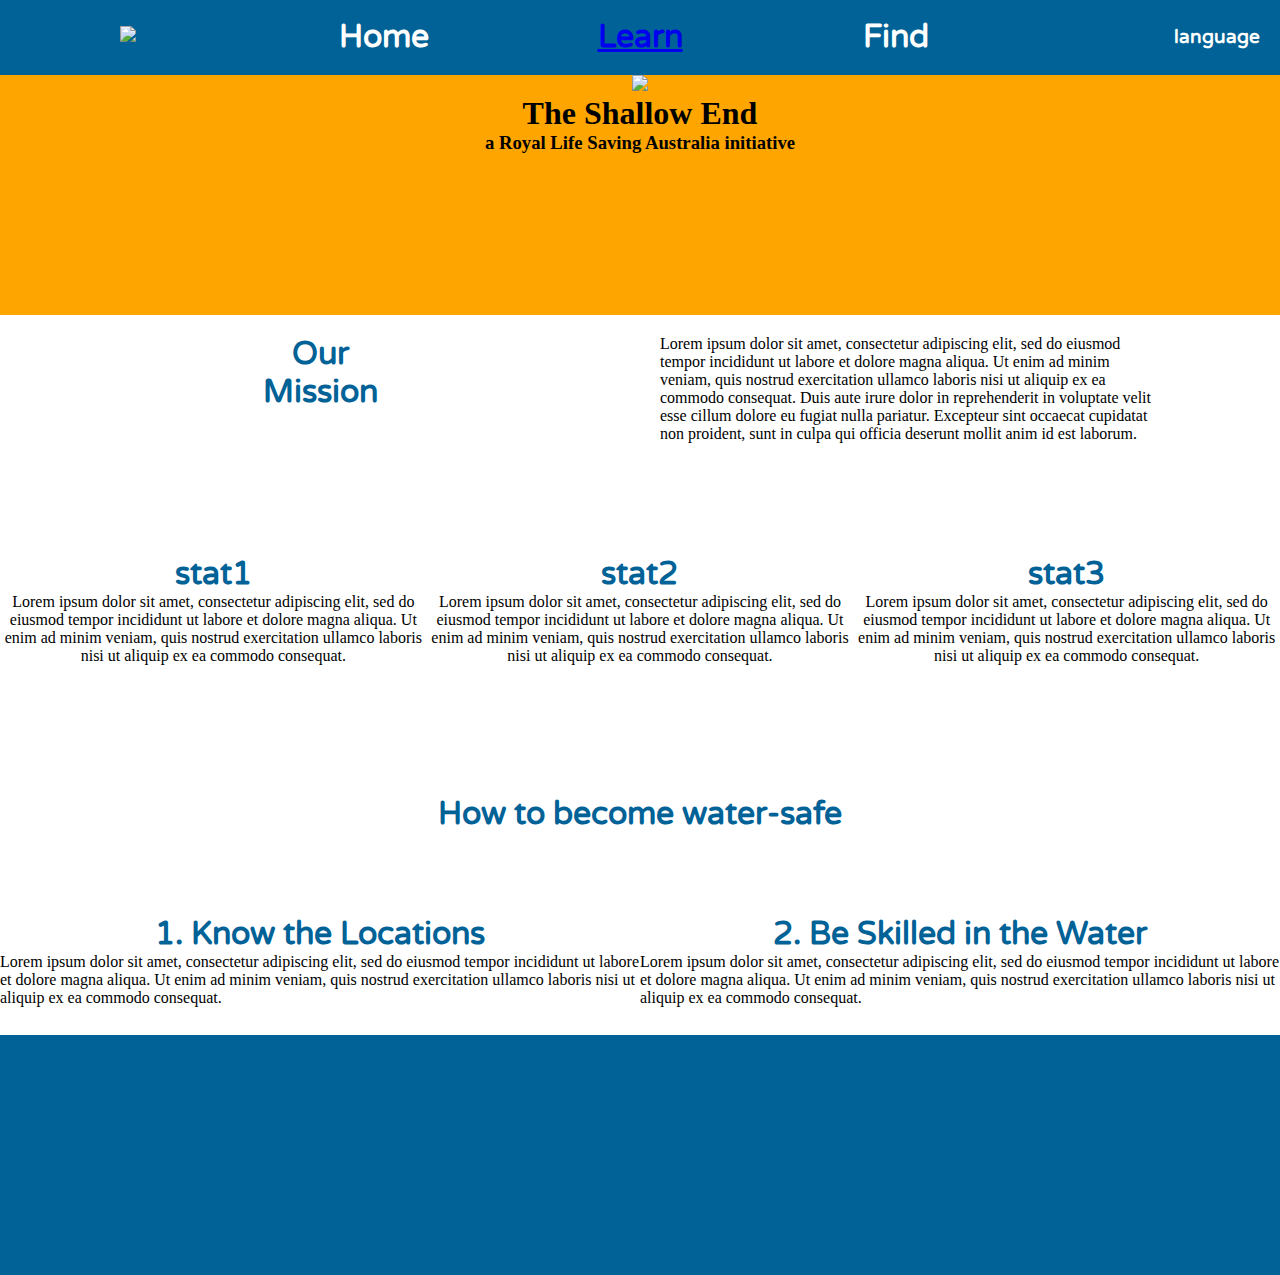
==== index.html @ 9271eec4 "Layout of home page and started on "Learn" page" ====
<!DOCTYPE html>
<html>

<head>
	<meta charset="utf-8">
	<meta name="viewport" content="width=device-width">
	<title>Home</title>
	<link href="home.css" rel="stylesheet" type="text/css" />
	<style>
		@import url('https://fonts.googleapis.com/css2?family=Varela+Round&display=swap');
	</style>
</head>

<body>

	<div class="grid-container">
		<div class="header">
			<div class="logo">
				<img src="https://via.placeholder.com/100x75">
			</div>
			<div class="home">
				<h1>Home</h1>
			</div>
      <a href="Learn/learn.html" class="learn">
				<h1>Learn</h1>
			</a>
			<div class="find">
				<h1>Find</h1>
			</div>
			<div class="language">
				<h3>language</h3>
			</div>
		</div>
		<div class="banner">
      <img src="https://via.placeholder.com/500x200">
			<h1>The Shallow End</h1>
			<h3>a Royal Life Saving Australia initiative</h3>
		</div>
		<div class="mission">
			<div class="title">
				<h1>Our</h1>
        <h1>Mission</h1>
			</div>
			<div class="description">
				<p>Lorem ipsum dolor sit amet, consectetur adipiscing elit, sed do eiusmod tempor incididunt ut labore et dolore magna
					aliqua. Ut enim ad minim veniam, quis nostrud exercitation ullamco laboris nisi ut aliquip ex ea commodo consequat.
					Duis aute irure dolor in reprehenderit in voluptate velit esse cillum dolore eu fugiat nulla pariatur. Excepteur sint
					occaecat cupidatat non proident, sunt in culpa qui officia deserunt mollit anim id est laborum.</p>
			</div>
		</div>
		<div class="stats">
			<div class="stat1">
				<h1>stat1</h1>
        <p>Lorem ipsum dolor sit amet, consectetur adipiscing elit, sed do eiusmod tempor incididunt ut labore et dolore magna
					aliqua. Ut enim ad minim veniam, quis nostrud exercitation ullamco laboris nisi ut aliquip ex ea commodo consequat.</p>
			</div>
			<div class="stat2">
				<h1>stat2</h1>
        <p>Lorem ipsum dolor sit amet, consectetur adipiscing elit, sed do eiusmod tempor incididunt ut labore et dolore magna
					aliqua. Ut enim ad minim veniam, quis nostrud exercitation ullamco laboris nisi ut aliquip ex ea commodo consequat.</p>
			</div>
			<div class="stat3">
				<h1>stat3</h1>
        <p>Lorem ipsum dolor sit amet, consectetur adipiscing elit, sed do eiusmod tempor incididunt ut labore et dolore magna
					aliqua. Ut enim ad minim veniam, quis nostrud exercitation ullamco laboris nisi ut aliquip ex ea commodo consequat.</p>
			</div>
		</div>
		<div class="guide">
			<div class="guide-title">
				<h1>How to become water-safe</h1>
			</div>
			<div class="step1">
				<h1>1. Know the Locations</h1>
        <p>Lorem ipsum dolor sit amet, consectetur adipiscing elit, sed do eiusmod tempor incididunt ut labore et dolore magna
					aliqua. Ut enim ad minim veniam, quis nostrud exercitation ullamco laboris nisi ut aliquip ex ea commodo consequat.</p>
			</div>
			<div class="step2">
				<h1>2. Be Skilled in the Water</h1>
        <p>Lorem ipsum dolor sit amet, consectetur adipiscing elit, sed do eiusmod tempor incididunt ut labore et dolore magna
					aliqua. Ut enim ad minim veniam, quis nostrud exercitation ullamco laboris nisi ut aliquip ex ea commodo consequat.</p>
			</div>
		</div>
		<div class="footer"></div>
	</div>
	<script src="script.js">

	</script>
</body>

</html>
---- home.css ----
/* CSS Reset */
* {
  margin: 0;
  padding: 0;
  box-sizing: border-box;
}

@font-face {
  font-family: Varela Round;
  src: url(https://fonts.google.com/specimen/Varela+Round#standard-styles);
}

.grid-container {
  display: grid;
  grid-template-columns: 1fr;
  grid-template-rows: 75px 1fr 1fr 1fr 1fr 1fr;
  gap: 0px 0px;
  grid-template-areas:
    "header"
    "banner"
    "mission"
    "stats"
    "guide"
    "footer";
}

.header {
  display: grid;
  grid-template-columns: 1fr 1fr 1fr 1fr 1fr;
  grid-template-rows: 1fr;
  gap: 0px 0px;
  text-align: center;
  font-family: 'Varela Round', sans-serif;
  color: white;
  background-color: #006296;
  line-height: 75px;
  grid-template-areas:
    "logo home learn find language";
  grid-area: header;
}

.logo { grid-area: logo; }

.home { grid-area: home; }

.learn { grid-area: learn; }

.find { grid-area: find; }

.language { grid-area: language;
  text-align: right;
  margin-right: 20px;
}

.banner { grid-area: banner;
  background-color: orange;
  text-align: center;
}

.mission {
  display: grid;
  grid-template-columns: 1fr 1fr;
  grid-template-rows: 1fr;
  gap: 0px 0px;
  grid-template-areas:
    "title description";
  grid-area: mission;
}

.title { grid-area: title;
  text-align: center;
  font-family: 'Varela Round', sans-serif;
  font-weight: 40;
  margin-top: 20px;
  color: #006296;
}

.description { grid-area: description;
  margin: 20px;
  height: 200px;
  width: 500px;
}

.stats {
  display: grid;
  grid-template-columns: 1fr 1fr 1fr;
  grid-template-rows: 1fr;
  gap: 0px 0px;
  grid-template-areas:
    "stat1 stat2 stat3";
  grid-area: stats;
  text-align: center;
}
.stats h1 {
  font-family: 'Varela Round', sans-serif;
  color: #006296;
}

.stat1 { grid-area: stat1; }

.stat2 { grid-area: stat2; }

.stat3 { grid-area: stat3; }

.guide {
  display: grid;
  grid-template-columns: 1fr 1fr;
  grid-template-rows: 1fr 1fr;
  gap: 0px 0px;
  grid-template-areas:
    "guide-title guide-title"
    "step1 step2";
  grid-area: guide;
}

.guide-title { grid-area: guide-title;
  text-align: center;
  font-family: 'Varela Round', sans-serif;
  color: #006296;
}

.step1 { grid-area: step1; }
.step1 h1 {
  text-align: center;
  color: #006296;
  font-family: 'Varela Round', sans-serif;
}

.step2 { grid-area: step2; }
.step2 h1 {
  text-align: center;
  color: #006296;
  font-family: 'Varela Round', sans-serif;
}

.footer { grid-area: footer;
  background-color: #006296;
}
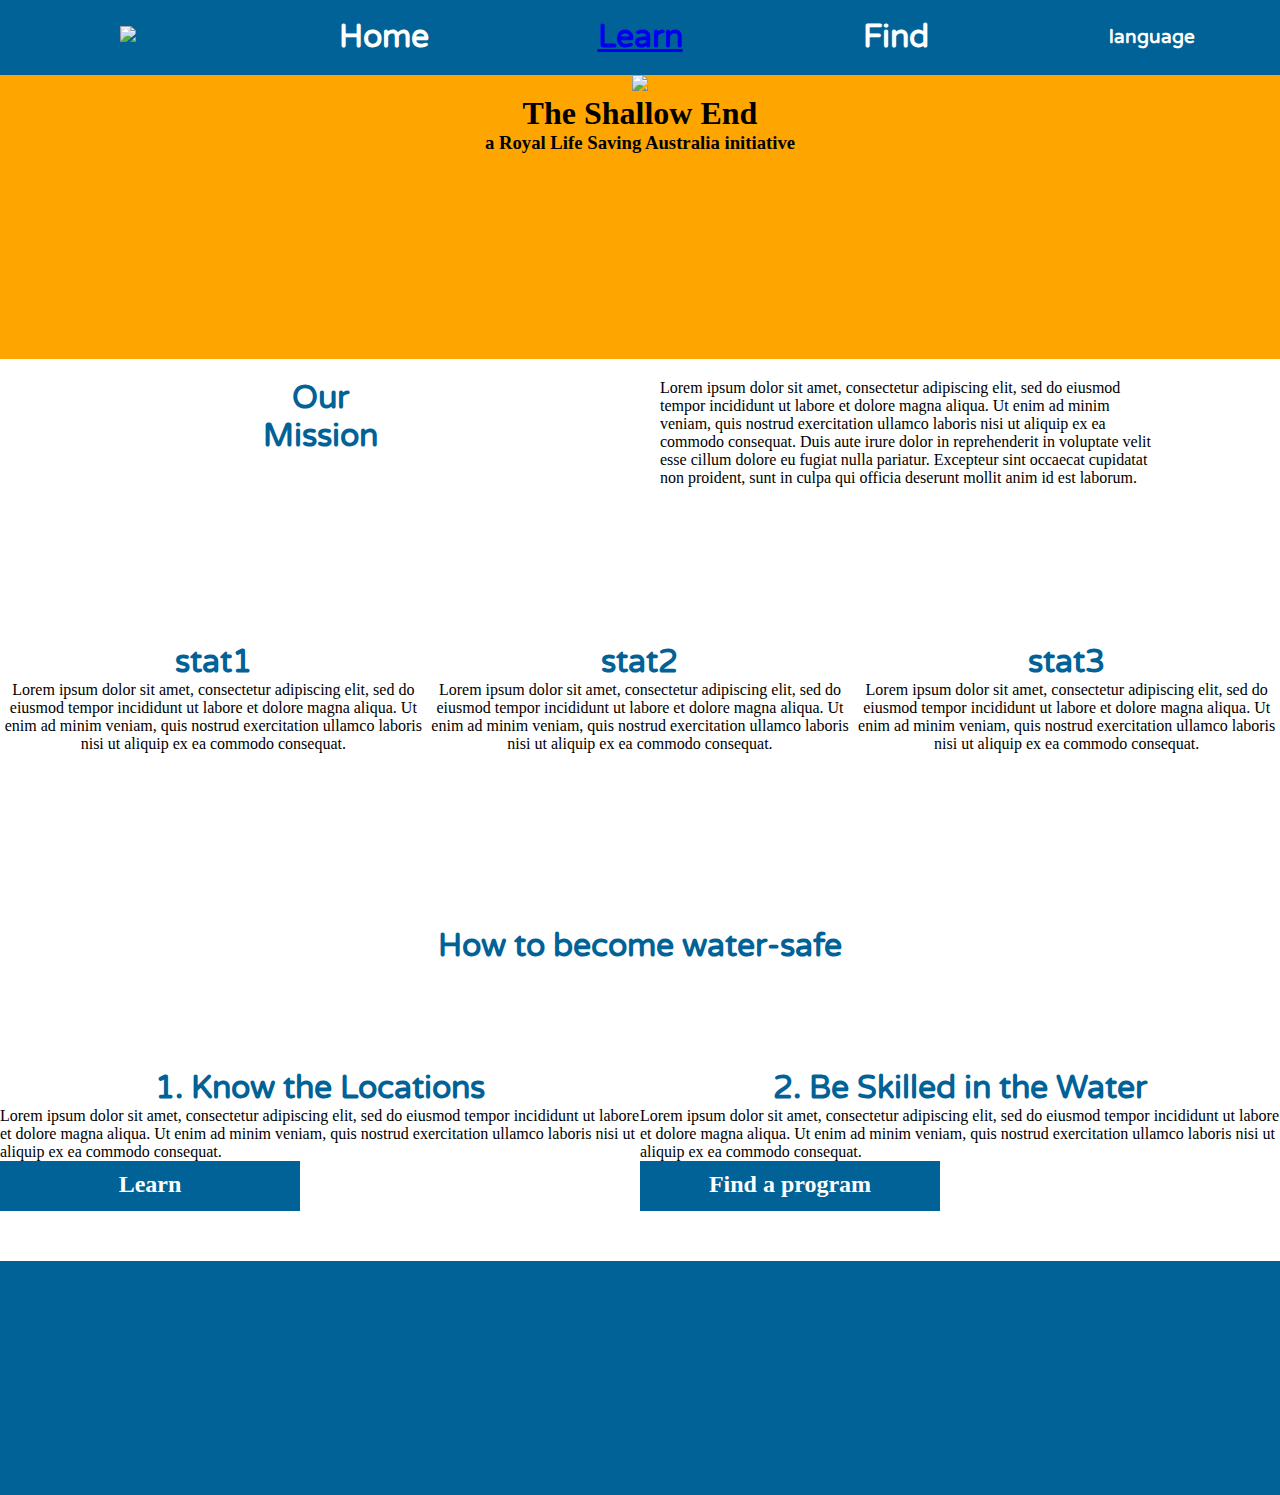
==== commit 5e7653ff: "Set up structure for "Learn" page. Very minor tweaks to home page." ====
--- a/index.html
+++ b/index.html
@@ -29,6 +29,10 @@
 			</div>
 			<div class="language">
 				<h3>language</h3>
+        <span>Mouse over me</span>
+        <div class="dropdown-content">
+          <p>English</p>
+        </div>
 			</div>
 		</div>
 		<div class="banner">
@@ -73,11 +77,17 @@
 				<h1>1. Know the Locations</h1>
         <p>Lorem ipsum dolor sit amet, consectetur adipiscing elit, sed do eiusmod tempor incididunt ut labore et dolore magna
 					aliqua. Ut enim ad minim veniam, quis nostrud exercitation ullamco laboris nisi ut aliquip ex ea commodo consequat.</p>
+        <div class="learn-link">
+          <h2>Learn</h2>
+        </div>
 			</div>
 			<div class="step2">
 				<h1>2. Be Skilled in the Water</h1>
         <p>Lorem ipsum dolor sit amet, consectetur adipiscing elit, sed do eiusmod tempor incididunt ut labore et dolore magna
 					aliqua. Ut enim ad minim veniam, quis nostrud exercitation ullamco laboris nisi ut aliquip ex ea commodo consequat.</p>
+          <div class="find-link">
+            <h2>Find a program</h2>
+          </div>
 			</div>
 		</div>
 		<div class="footer"></div>
--- a/home.css
+++ b/home.css
@@ -47,10 +47,30 @@
 
 .find { grid-area: find; }
 
-.language { grid-area: language;
-  text-align: right;
-  margin-right: 20px;
+.language { grid-area: language;}
+
+.language:hover {
+  background-color: white;
+  color: #006296;
+  cursor: pointer;
 }
+
+.dropdown-content {
+  display: none;
+  position: absolute;
+  background-color: #f9f9f9;
+  min-width: 160px;
+  //box-shadow: 0px 8px 16px 0px rgba(0,0,0,0.2);
+  padding: 12px 16px;
+  //z-index: 1;
+  color: black
+}
+
+.language:hover .dropdown-content {
+  display: block;
+  
+}
+
 
 .banner { grid-area: banner;
   background-color: orange;
@@ -73,6 +93,7 @@
   font-weight: 40;
   margin-top: 20px;
   color: #006296;
+  margin: 0, auto;
 }
 
 .description { grid-area: description;
@@ -124,6 +145,17 @@
   text-align: center;
   color: #006296;
   font-family: 'Varela Round', sans-serif;
+  display: flex;
+  justify-content: center;
+  align-items: center;
+}
+.learn-link {
+  color: white;
+  background-color: #006296;
+  width: 300px;
+  height: 50px;
+  padding-top: 10px;
+  text-align: center;
 }
 
 .step2 { grid-area: step2; }
@@ -132,7 +164,16 @@
   color: #006296;
   font-family: 'Varela Round', sans-serif;
 }
+.find-link {
+  color: white;
+  background-color: #006296;
+  width: 300px;
+  height: 50px;
+  padding-top: 10px;
+  text-align: center;
+}
 
 .footer { grid-area: footer;
   background-color: #006296;
+  margin-top: 50px;
 }
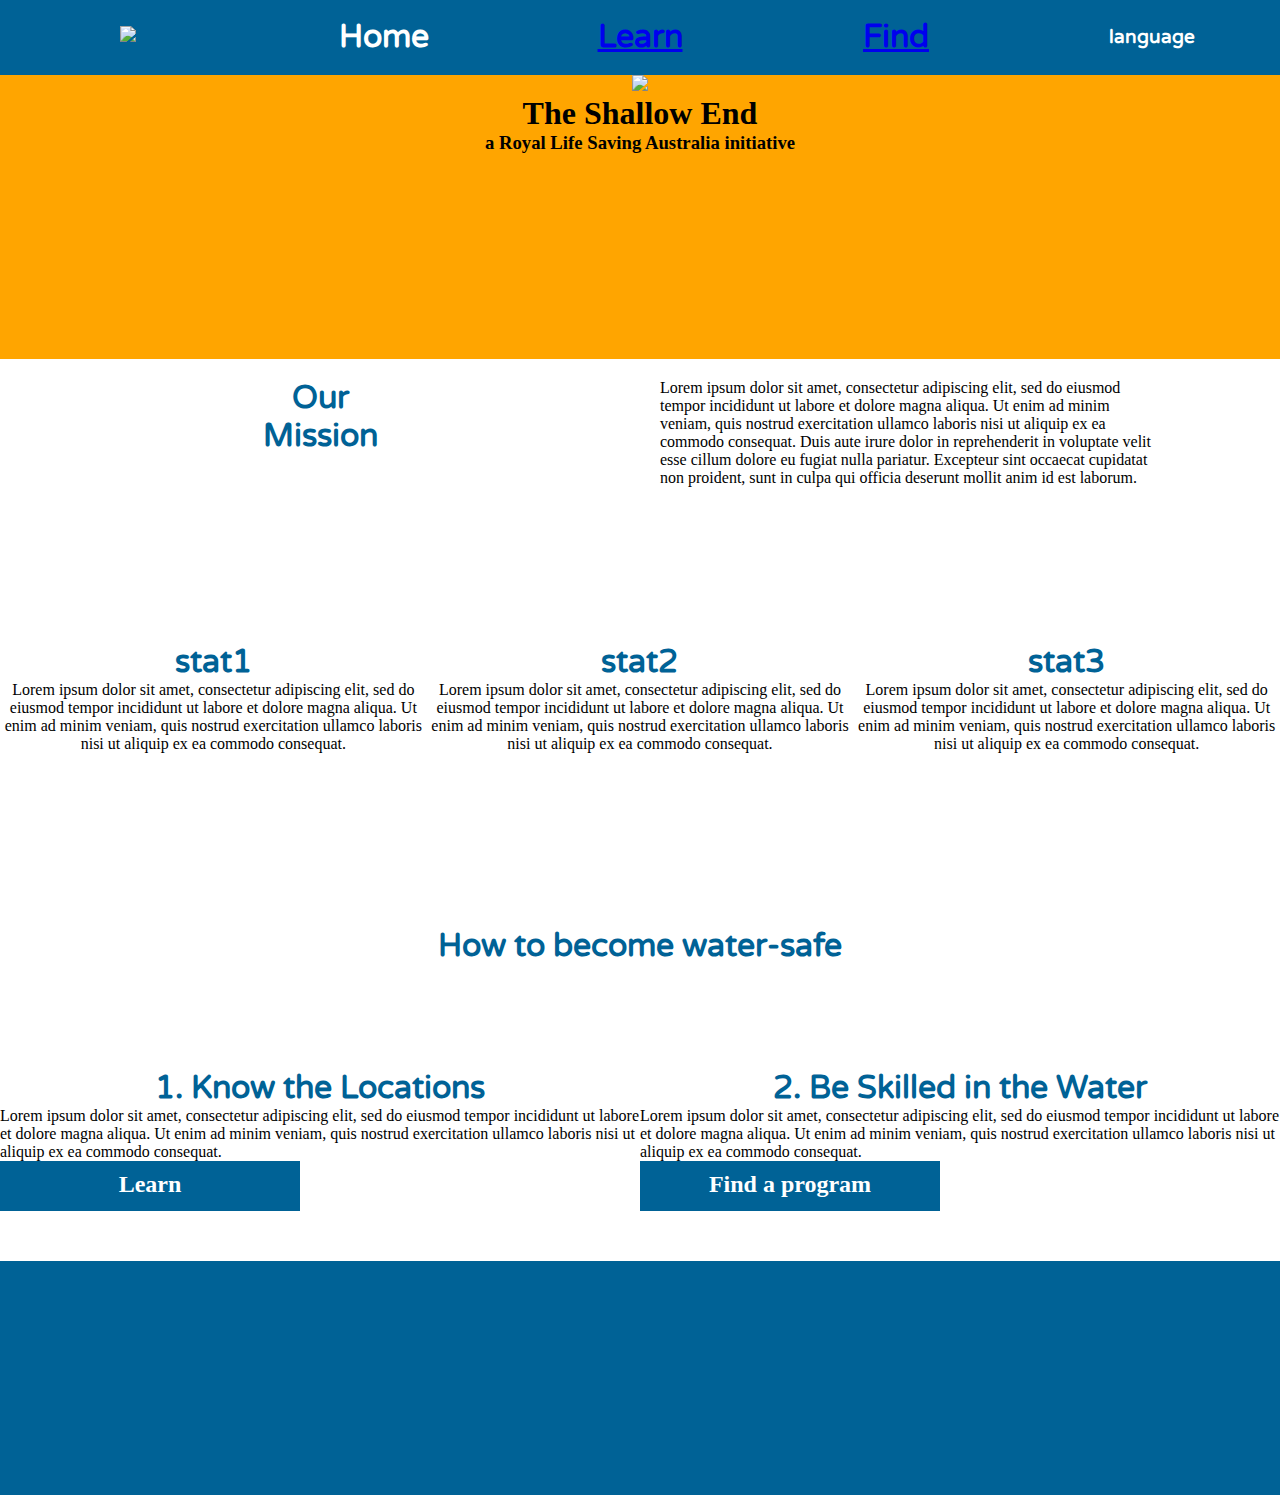
==== commit cb2ae681: "Set up structure for "Find" page" ====
--- a/index.html
+++ b/index.html
@@ -24,9 +24,9 @@
       <a href="Learn/learn.html" class="learn">
 				<h1>Learn</h1>
 			</a>
-			<div class="find">
+			<a href="Find/find.html" class="find">
 				<h1>Find</h1>
-			</div>
+			</a>
 			<div class="language">
 				<h3>language</h3>
         <span>Mouse over me</span>
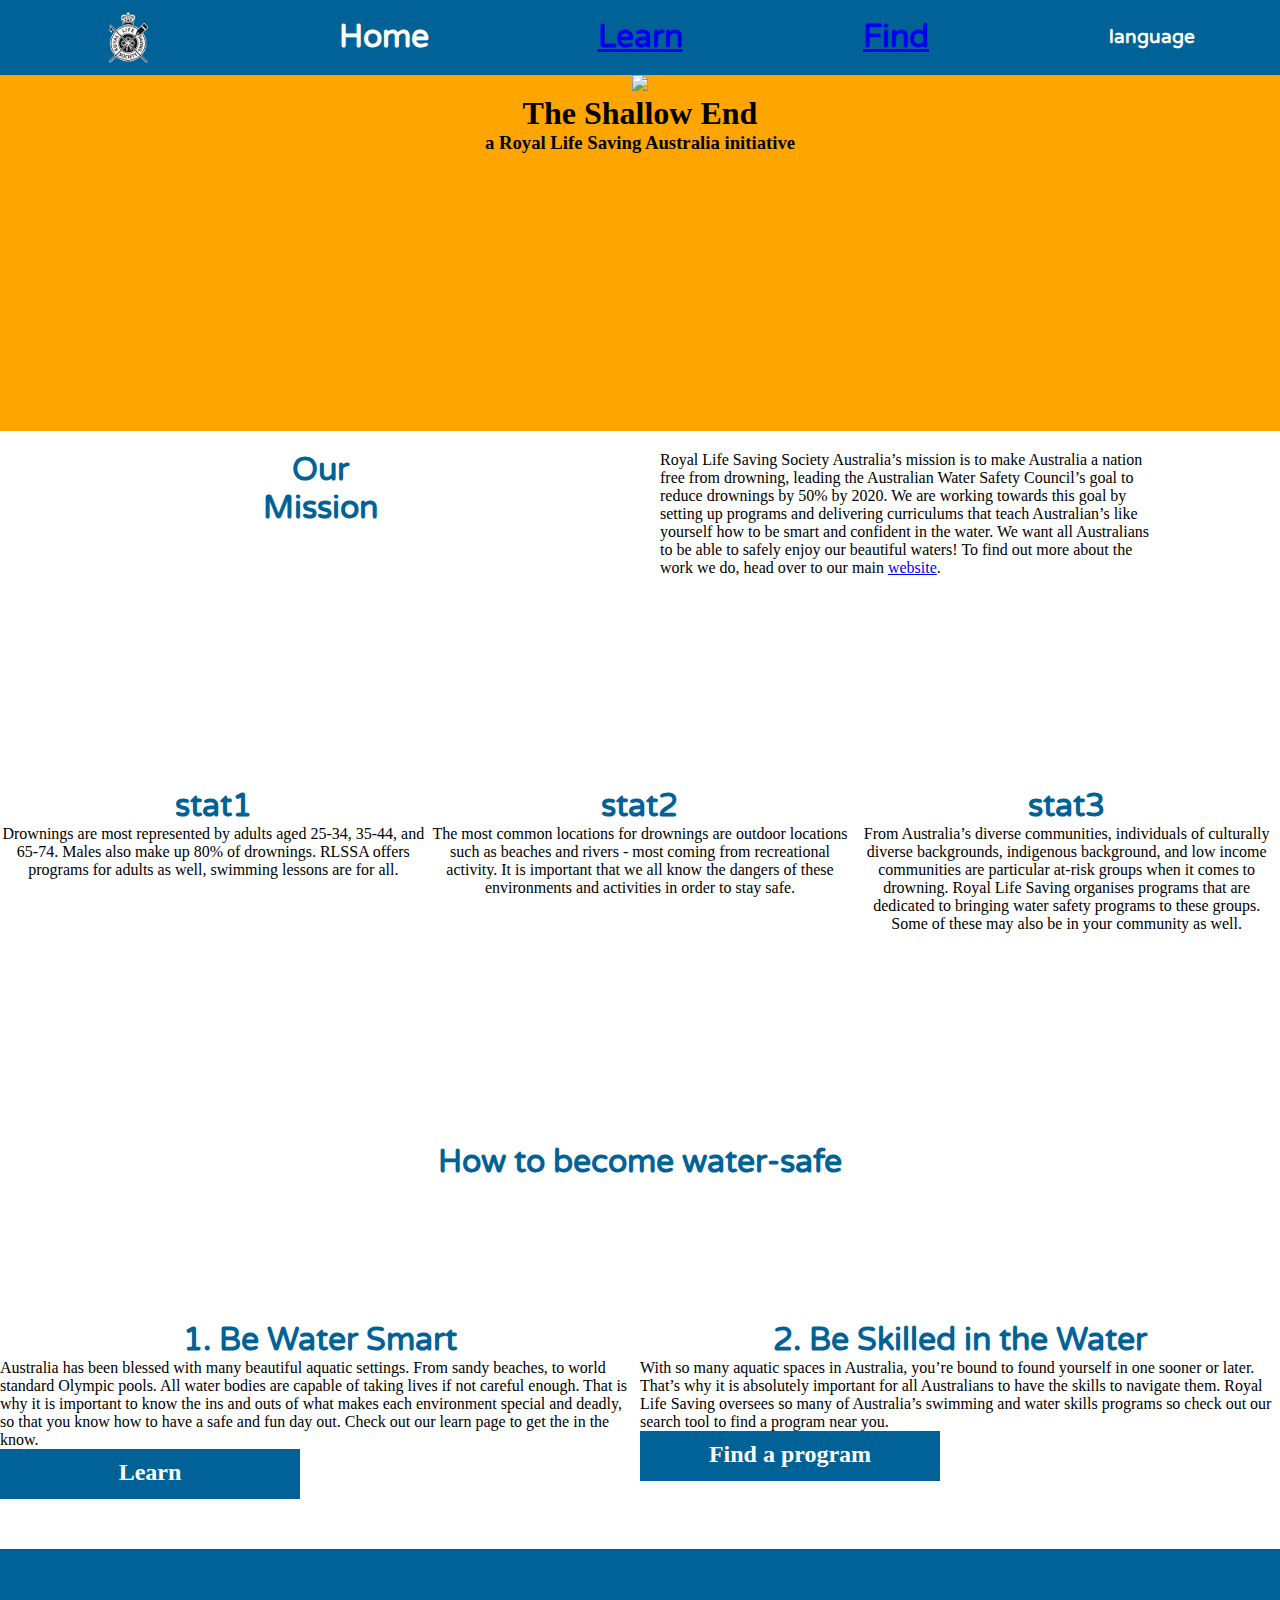
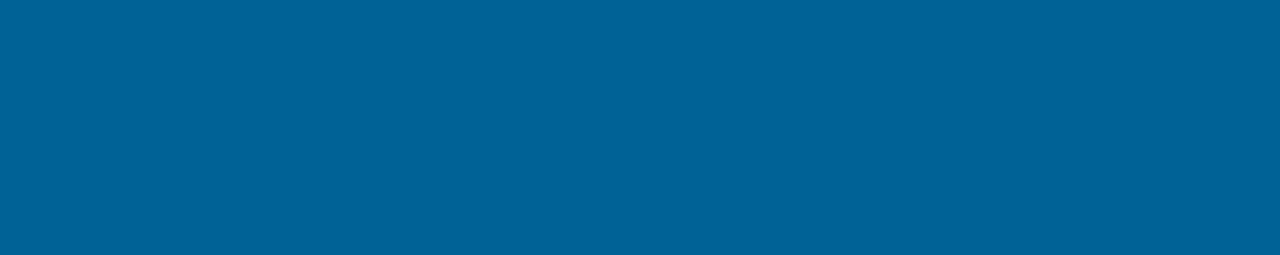
==== commit 27307795: "Filled text based content" ====
--- a/index.html
+++ b/index.html
@@ -16,7 +16,7 @@
 	<div class="grid-container">
 		<div class="header">
 			<div class="logo">
-				<img src="https://via.placeholder.com/100x75">
+				<img src="images/RLSS-logo.png" alt="Royal Life Saving Society Australia Logo" width = "80" height = "80"/>
 			</div>
 			<div class="home">
 				<h1>Home</h1>
@@ -46,27 +46,21 @@
         <h1>Mission</h1>
 			</div>
 			<div class="description">
-				<p>Lorem ipsum dolor sit amet, consectetur adipiscing elit, sed do eiusmod tempor incididunt ut labore et dolore magna
-					aliqua. Ut enim ad minim veniam, quis nostrud exercitation ullamco laboris nisi ut aliquip ex ea commodo consequat.
-					Duis aute irure dolor in reprehenderit in voluptate velit esse cillum dolore eu fugiat nulla pariatur. Excepteur sint
-					occaecat cupidatat non proident, sunt in culpa qui officia deserunt mollit anim id est laborum.</p>
+				<p>Royal Life Saving Society Australia’s mission is to make Australia a nation free from drowning, leading the Australian Water Safety Council’s goal to reduce drownings by 50% by 2020. We are working towards this goal by setting up programs and delivering curriculums that teach Australian’s like yourself how to be smart and confident in the water. We want all Australians to be able to safely enjoy our beautiful waters! To find out more about the work we do, head over to our main <a href="https://www.royallifesaving.com.au/"> website</a>.</p> 
 			</div>
 		</div>
 		<div class="stats">
 			<div class="stat1">
 				<h1>stat1</h1>
-        <p>Lorem ipsum dolor sit amet, consectetur adipiscing elit, sed do eiusmod tempor incididunt ut labore et dolore magna
-					aliqua. Ut enim ad minim veniam, quis nostrud exercitation ullamco laboris nisi ut aliquip ex ea commodo consequat.</p>
+        <p>Drownings are most represented by adults aged 25-34, 35-44, and 65-74. Males also make up 80% of drownings. RLSSA offers programs for adults as well, swimming lessons are for all.</p>
 			</div>
 			<div class="stat2">
 				<h1>stat2</h1>
-        <p>Lorem ipsum dolor sit amet, consectetur adipiscing elit, sed do eiusmod tempor incididunt ut labore et dolore magna
-					aliqua. Ut enim ad minim veniam, quis nostrud exercitation ullamco laboris nisi ut aliquip ex ea commodo consequat.</p>
+        <p>The most common locations for drownings are outdoor locations such as beaches and rivers - most coming from recreational activity. It is important that we all know the dangers of these environments and activities in order to stay safe.</p>
 			</div>
 			<div class="stat3">
 				<h1>stat3</h1>
-        <p>Lorem ipsum dolor sit amet, consectetur adipiscing elit, sed do eiusmod tempor incididunt ut labore et dolore magna
-					aliqua. Ut enim ad minim veniam, quis nostrud exercitation ullamco laboris nisi ut aliquip ex ea commodo consequat.</p>
+        <p>From Australia’s diverse communities, individuals of culturally diverse backgrounds, indigenous background, and low income communities are particular at-risk groups when it comes to drowning. Royal Life Saving organises programs that are dedicated to bringing water safety programs to these groups. Some of these may also be in your community as well.</p>
 			</div>
 		</div>
 		<div class="guide">
@@ -74,17 +68,15 @@
 				<h1>How to become water-safe</h1>
 			</div>
 			<div class="step1">
-				<h1>1. Know the Locations</h1>
-        <p>Lorem ipsum dolor sit amet, consectetur adipiscing elit, sed do eiusmod tempor incididunt ut labore et dolore magna
-					aliqua. Ut enim ad minim veniam, quis nostrud exercitation ullamco laboris nisi ut aliquip ex ea commodo consequat.</p>
+				<h1>1. Be Water Smart</h1>
+        <p>Australia has been blessed with many beautiful aquatic settings. From sandy beaches, to world standard Olympic pools. All water bodies are capable of taking lives if not careful enough. That is why it is important to know the ins and outs of what makes each environment special and deadly, so that you know how to have a safe and fun day out. Check out our learn page to get the in the know.</p>
         <div class="learn-link">
           <h2>Learn</h2>
         </div>
 			</div>
 			<div class="step2">
 				<h1>2. Be Skilled in the Water</h1>
-        <p>Lorem ipsum dolor sit amet, consectetur adipiscing elit, sed do eiusmod tempor incididunt ut labore et dolore magna
-					aliqua. Ut enim ad minim veniam, quis nostrud exercitation ullamco laboris nisi ut aliquip ex ea commodo consequat.</p>
+        <p>With so many aquatic spaces in Australia, you’re bound to found yourself in one sooner or later. That’s why it is absolutely important for all Australians to have the skills to navigate them. Royal Life Saving oversees so many of Australia’s swimming and water skills programs so check out our search tool to find a program near you.</p>
           <div class="find-link">
             <h2>Find a program</h2>
           </div>
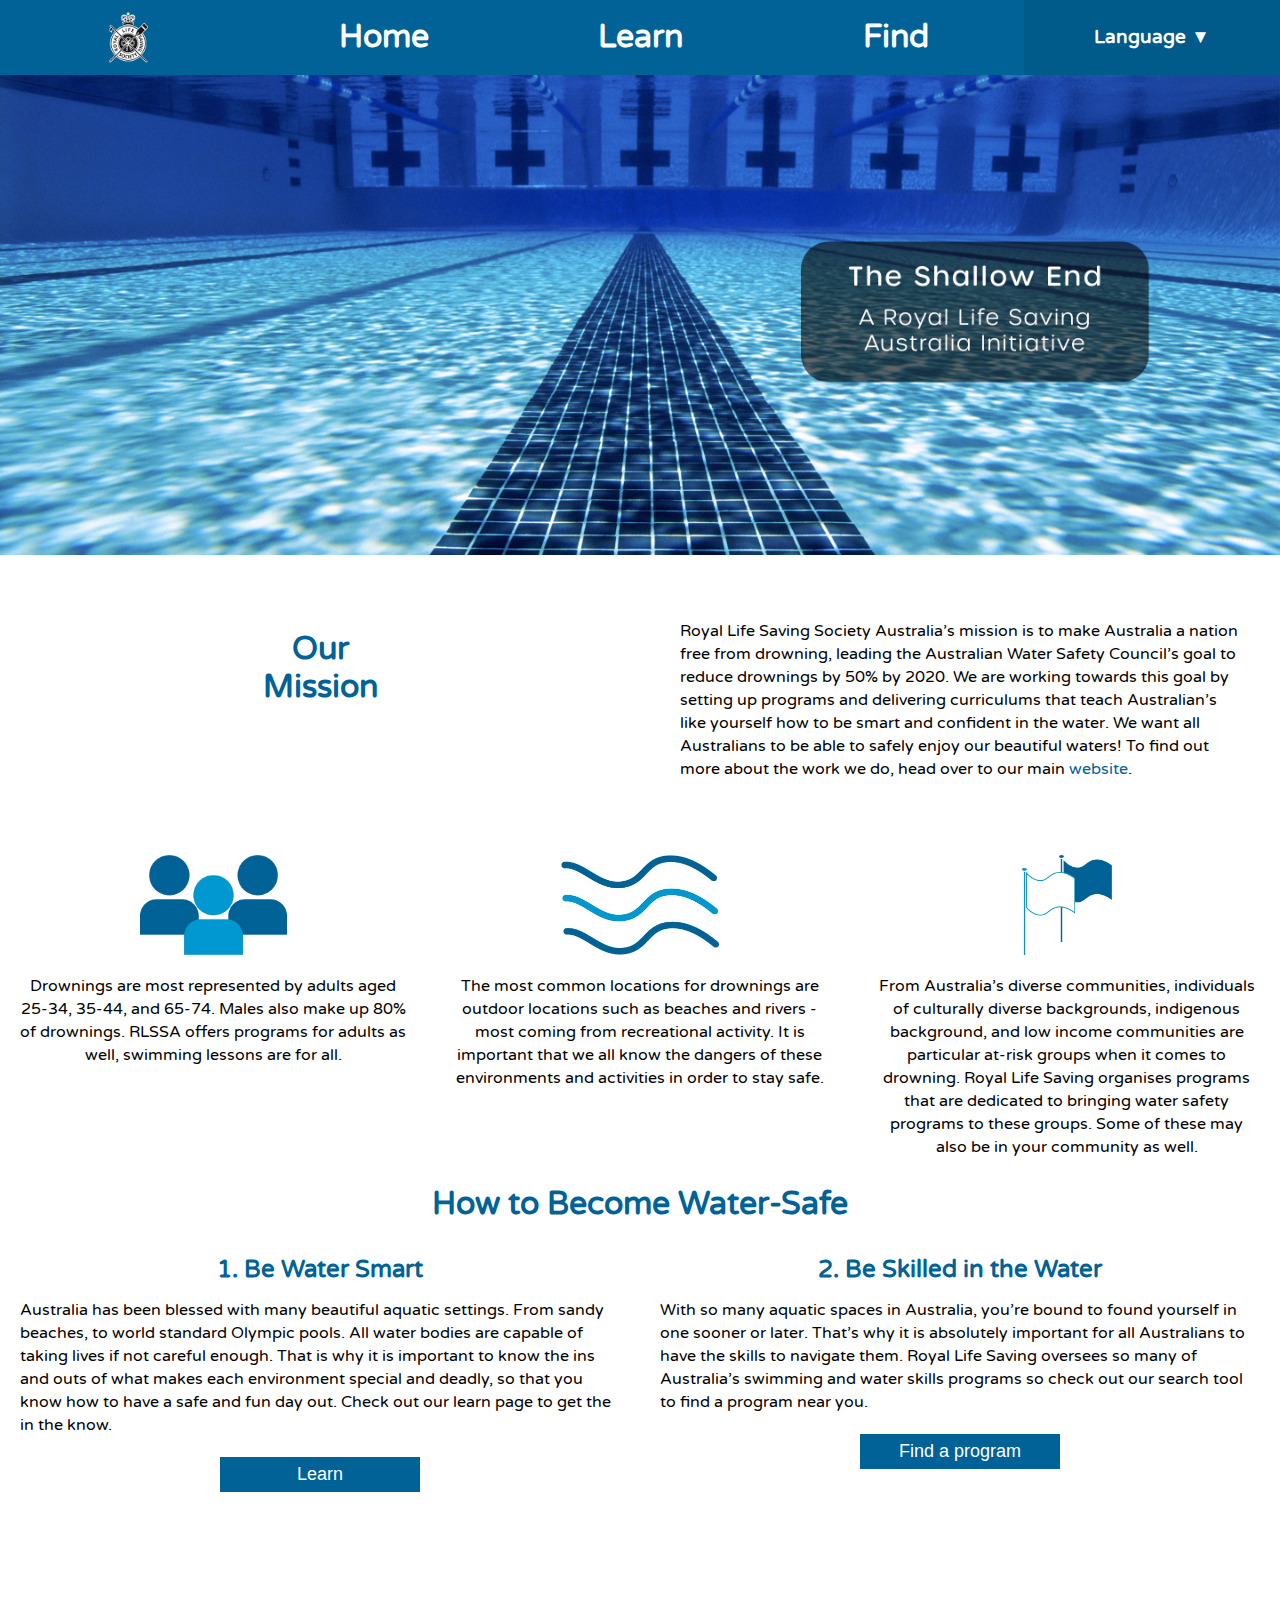
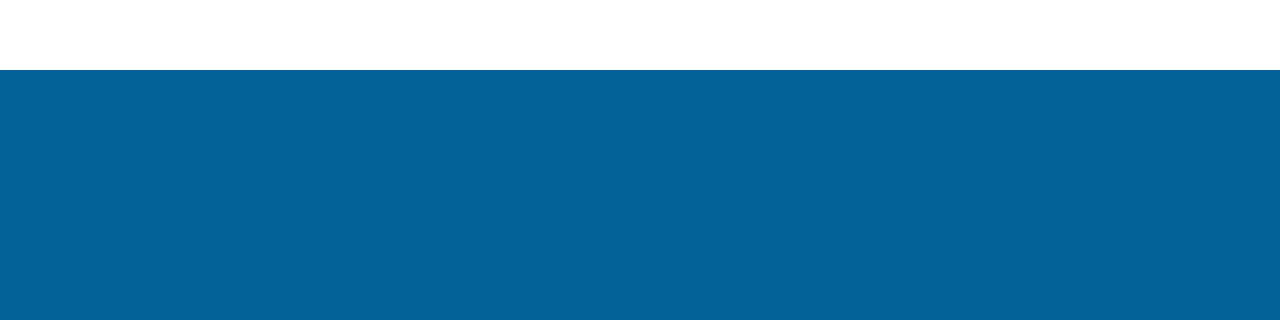
==== commit 4c57e0f6: "Desktop styling of homepage. Added favicon." ====
--- a/index.html
+++ b/index.html
@@ -4,8 +4,9 @@
 <head>
 	<meta charset="utf-8">
 	<meta name="viewport" content="width=device-width">
-	<title>Home</title>
+	<title>The Shallow End - RLSSA</title>
 	<link href="home.css" rel="stylesheet" type="text/css" />
+  <link rel="shortcut icon" type="image/jpg" href="images/stat2.jpg"/>
 	<style>
 		@import url('https://fonts.googleapis.com/css2?family=Varela+Round&display=swap');
 	</style>
@@ -16,7 +17,7 @@
 	<div class="grid-container">
 		<div class="header">
 			<div class="logo">
-				<img src="images/RLSS-logo.png" alt="Royal Life Saving Society Australia Logo" width = "80" height = "80"/>
+				<img src="images/RLSS-logo.png" alt="Royal Life Saving Society Australia Logo" alt="Royal Life Saving Society Australia logo" width = "80" height = "80" />
 			</div>
 			<div class="home">
 				<h1>Home</h1>
@@ -28,17 +29,22 @@
 				<h1>Find</h1>
 			</a>
 			<div class="language">
-				<h3>language</h3>
-        <span>Mouse over me</span>
+				<h3>Language  ▼</h3>
         <div class="dropdown-content">
           <p>English</p>
+          <p>中文</p>
+          <p>عربى</p>
+          <p>Ngôn ngữ tiếng Việt</p>
+          <p>Italiana</p>
+          <p>Ελληνικά</p>
+          <p>हिंदी</p>
         </div>
 			</div>
 		</div>
 		<div class="banner">
-      <img src="https://via.placeholder.com/500x200">
-			<h1>The Shallow End</h1>
-			<h3>a Royal Life Saving Australia initiative</h3>
+      <img src="images/banner.jpg" alt="The Shallow End. A Royal Life Saving Australia Initiative">
+			<!--<h1>The Shallow End</h1>
+			<h3>a Royal Life Saving Australia initiative</h3>-->
 		</div>
 		<div class="mission">
 			<div class="title">
@@ -51,34 +57,34 @@
 		</div>
 		<div class="stats">
 			<div class="stat1">
-				<h1>stat1</h1>
+				<img src="images/stat1.jpg" alt="Group of adults" height="100px">
         <p>Drownings are most represented by adults aged 25-34, 35-44, and 65-74. Males also make up 80% of drownings. RLSSA offers programs for adults as well, swimming lessons are for all.</p>
 			</div>
 			<div class="stat2">
-				<h1>stat2</h1>
+				<img src="images/stat2.jpg" alt="ripples" height = "100px">
         <p>The most common locations for drownings are outdoor locations such as beaches and rivers - most coming from recreational activity. It is important that we all know the dangers of these environments and activities in order to stay safe.</p>
 			</div>
 			<div class="stat3">
-				<h1>stat3</h1>
+				<img src="images/stat3.jpg" alt="Two different coloured flags" height="100px">
         <p>From Australia’s diverse communities, individuals of culturally diverse backgrounds, indigenous background, and low income communities are particular at-risk groups when it comes to drowning. Royal Life Saving organises programs that are dedicated to bringing water safety programs to these groups. Some of these may also be in your community as well.</p>
 			</div>
 		</div>
 		<div class="guide">
 			<div class="guide-title">
-				<h1>How to become water-safe</h1>
+				<h1>How to Become Water-Safe</h1>
 			</div>
 			<div class="step1">
-				<h1>1. Be Water Smart</h1>
+				<h2>1. Be Water Smart</h2>
         <p>Australia has been blessed with many beautiful aquatic settings. From sandy beaches, to world standard Olympic pools. All water bodies are capable of taking lives if not careful enough. That is why it is important to know the ins and outs of what makes each environment special and deadly, so that you know how to have a safe and fun day out. Check out our learn page to get the in the know.</p>
         <div class="learn-link">
-          <h2>Learn</h2>
+          <button>Learn</button>
         </div>
 			</div>
 			<div class="step2">
-				<h1>2. Be Skilled in the Water</h1>
+				<h2>2. Be Skilled in the Water</h2>
         <p>With so many aquatic spaces in Australia, you’re bound to found yourself in one sooner or later. That’s why it is absolutely important for all Australians to have the skills to navigate them. Royal Life Saving oversees so many of Australia’s swimming and water skills programs so check out our search tool to find a program near you.</p>
           <div class="find-link">
-            <h2>Find a program</h2>
+            <button>Find a program</button>
           </div>
 			</div>
 		</div>
--- a/home.css
+++ b/home.css
@@ -10,10 +10,19 @@
   src: url(https://fonts.google.com/specimen/Varela+Round#standard-styles);
 }
 
+a {
+  color: white;
+  text-decoration: none;
+}
+
+p {
+  line-height: 23px;
+}
+
 .grid-container {
   display: grid;
   grid-template-columns: 1fr;
-  grid-template-rows: 75px 1fr 1fr 1fr 1fr 1fr;
+  grid-template-rows: 75px 1fr 275px 300px 1fr 300px;
   gap: 0px 0px;
   grid-template-areas:
     "header"
@@ -44,10 +53,22 @@
 .home { grid-area: home; }
 
 .learn { grid-area: learn; }
-
-.find { grid-area: find; }
-
-.language { grid-area: language;}
+.learn:hover{
+  background-color: white;
+  color: #006296;
+}
+
+.find { grid-area: find;
+}
+.find:hover{
+  background-color: white;
+  color: #006296;
+}
+
+.language { grid-area: language;
+  background-color: #005a8a;
+  height: 75px;
+}
 
 .language:hover {
   background-color: white;
@@ -58,12 +79,18 @@
 .dropdown-content {
   display: none;
   position: absolute;
+  right: 0%;
   background-color: #f9f9f9;
-  min-width: 160px;
-  //box-shadow: 0px 8px 16px 0px rgba(0,0,0,0.2);
-  padding: 12px 16px;
-  //z-index: 1;
-  color: black
+  min-width: 200px;
+  //padding: 12px 16px;
+  z-index: 1;
+  color: #006296;
+}
+.dropdown-content p {
+  line-height: 48px;
+}
+.dropdown-content p:hover {
+  background-color: #ededed;
 }
 
 .language:hover .dropdown-content {
@@ -71,10 +98,17 @@
   
 }
 
-
 .banner { grid-area: banner;
-  background-color: orange;
-  text-align: center;
+  //background-color: orange;
+  text-align: center;
+  position: relative;
+  font-family: 'Varela Round', sans-serif;
+  color: white;
+}
+.banner img {
+  //min-width: 1000px;
+  width: 100%;
+  height: auto;
 }
 
 .mission {
@@ -85,6 +119,7 @@
   grid-template-areas:
     "title description";
   grid-area: mission;
+  margin-top: 20px;
 }
 
 .title { grid-area: title;
@@ -93,13 +128,19 @@
   font-weight: 40;
   margin-top: 20px;
   color: #006296;
-  margin: 0, auto;
+  padding:30px;
 }
 
 .description { grid-area: description;
   margin: 20px;
-  height: 200px;
-  width: 500px;
+  //height: 200px;
+  min-width: 300px;
+  max-width: 600px;
+  font-family: 'Varela Round', sans-serif;
+  padding: 20px;
+}
+.description a {
+  color: #006296;
 }
 
 .stats {
@@ -111,27 +152,44 @@
     "stat1 stat2 stat3";
   grid-area: stats;
   text-align: center;
+  font-family: 'Varela Round', sans-serif;
 }
 .stats h1 {
-  font-family: 'Varela Round', sans-serif;
-  color: #006296;
-}
-
-.stat1 { grid-area: stat1; }
-
-.stat2 { grid-area: stat2; }
-
-.stat3 { grid-area: stat3; }
+  color: #006296;
+}
+.stats img {
+  margin-bottom: 15px;
+}
+
+.stat1 { grid-area: stat1;
+  //max-width: 500px;
+  padding: 20px;
+}
+
+.stat2 { grid-area: stat2;
+  //max-width: 500px;
+  padding: 20px;
+}
+
+.stat3 { grid-area: stat3;
+  //max-width: 500px;
+  padding: 20px;
+}
 
 .guide {
   display: grid;
   grid-template-columns: 1fr 1fr;
-  grid-template-rows: 1fr 1fr;
+  grid-template-rows: 50px 1fr;
   gap: 0px 0px;
   grid-template-areas:
     "guide-title guide-title"
     "step1 step2";
   grid-area: guide;
+  font-family: 'Varela Round', sans-serif;
+  margin-top: 50px;
+}
+.guide h2 {
+  margin-bottom: 15px;
 }
 
 .guide-title { grid-area: guide-title;
@@ -140,8 +198,10 @@
   color: #006296;
 }
 
-.step1 { grid-area: step1; }
-.step1 h1 {
+.step1 { grid-area: step1;
+  padding: 20px;
+}
+.step1 h2 {
   text-align: center;
   color: #006296;
   font-family: 'Varela Round', sans-serif;
@@ -150,27 +210,44 @@
   align-items: center;
 }
 .learn-link {
+  //color: white;
+  //background-color: #006296;
+  //width: 300px;
+  //height: 50px;
+  //padding-top: 10px;
+  text-align: center;
+}
+
+.step2 { grid-area: step2;
+  padding: 20px;
+}
+.step2 h2 {
+  text-align: center;
+  color: #006296;
+  font-family: 'Varela Round', sans-serif;
+}
+.find-link {
+  //color: white;
+  //background-color: #006296;
+  //width: 300px;
+  //height: 50px;
+  //padding-top: 10px;
+  text-align: center;
+}
+
+button {
+  width: 200px;
+  height: 35px;
+  font-size: 18px;
+  border-width: 0px;
   color: white;
   background-color: #006296;
-  width: 300px;
-  height: 50px;
-  padding-top: 10px;
-  text-align: center;
-}
-
-.step2 { grid-area: step2; }
-.step2 h1 {
-  text-align: center;
-  color: #006296;
-  font-family: 'Varela Round', sans-serif;
-}
-.find-link {
-  color: white;
-  background-color: #006296;
-  width: 300px;
-  height: 50px;
-  padding-top: 10px;
-  text-align: center;
+  margin-top: 20px;
+}
+button:hover {
+  color:#006296;
+  background-color: #ededed;
+  cursor: pointer;
 }
 
 .footer { grid-area: footer;
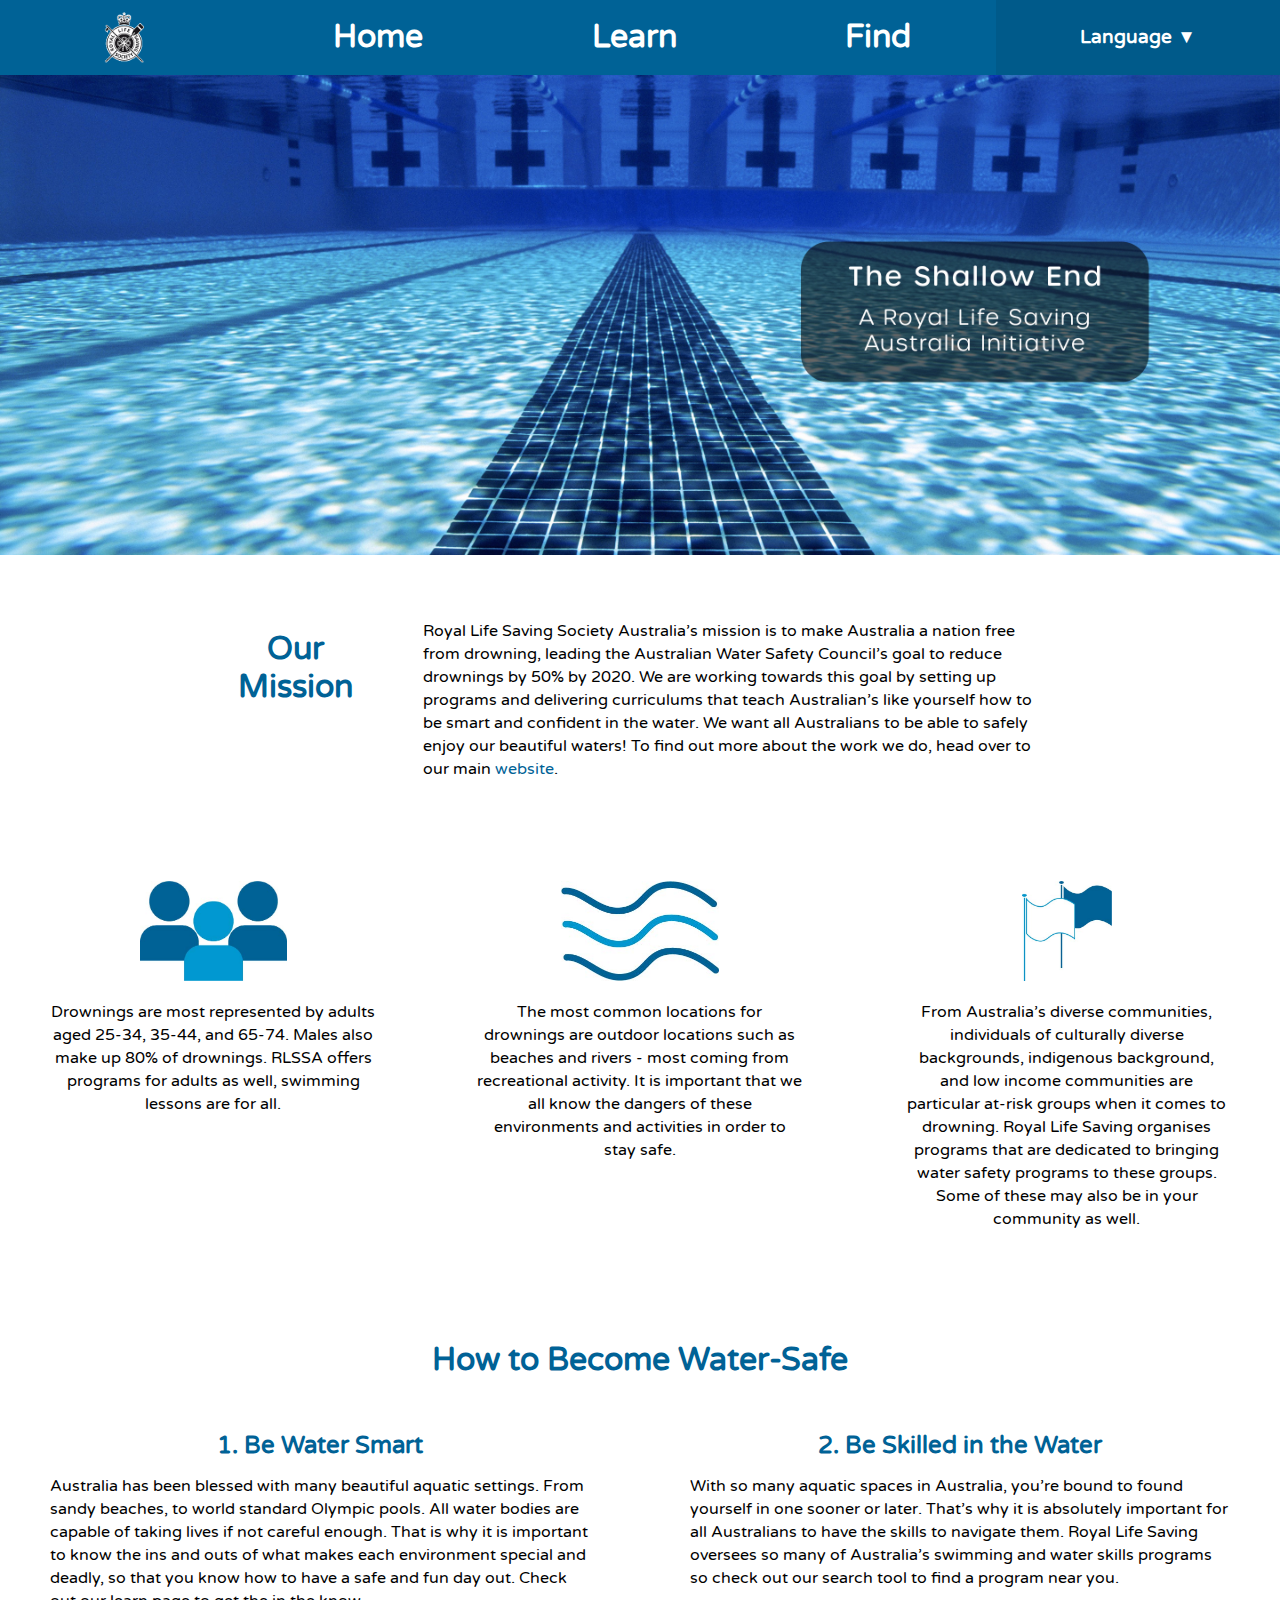
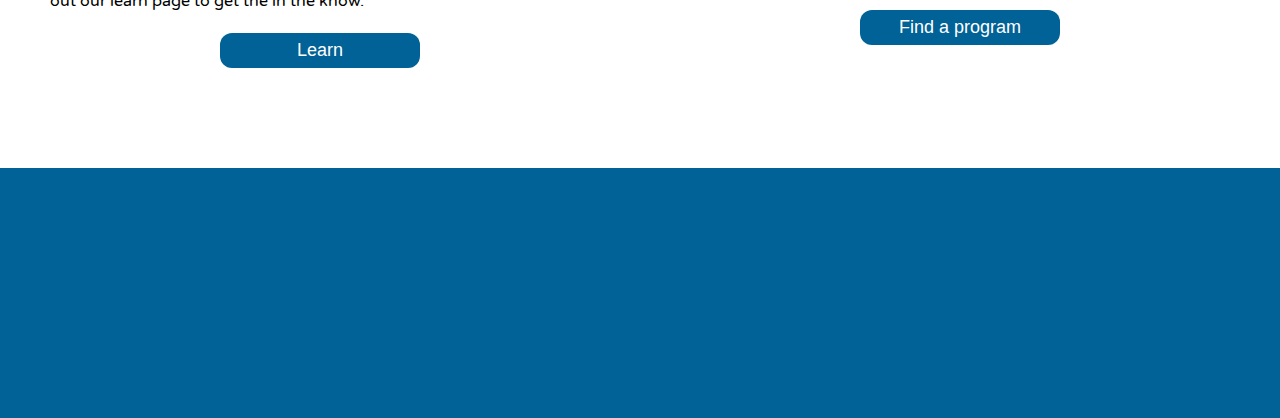
==== commit 87a499c6: "Added responsive elements and media queries to home page." ====
--- a/index.html
+++ b/index.html
@@ -6,7 +6,8 @@
 	<meta name="viewport" content="width=device-width">
 	<title>The Shallow End - RLSSA</title>
 	<link href="home.css" rel="stylesheet" type="text/css" />
-  <link rel="shortcut icon" type="image/jpg" href="images/stat2.jpg"/>
+  <link rel="shortcut icon" type="image/jpg" href="images/RLSS-logo.png"/>
+  <meta name='viewport' content='width=device-width, initial-scale=1.0, maximum-scale=1.0' />
 	<style>
 		@import url('https://fonts.googleapis.com/css2?family=Varela+Round&display=swap');
 	</style>
--- a/home.css
+++ b/home.css
@@ -22,7 +22,7 @@
 .grid-container {
   display: grid;
   grid-template-columns: 1fr;
-  grid-template-rows: 75px 1fr 275px 300px 1fr 300px;
+  grid-template-rows: 75px auto auto auto auto 300px;
   gap: 0px 0px;
   grid-template-areas:
     "header"
@@ -35,7 +35,7 @@
 
 .header {
   display: grid;
-  grid-template-columns: 1fr 1fr 1fr 1fr 1fr;
+  grid-template-columns: auto auto auto auto auto;
   grid-template-rows: 1fr;
   gap: 0px 0px;
   text-align: center;
@@ -46,6 +46,8 @@
   grid-template-areas:
     "logo home learn find language";
   grid-area: header;
+  //position: sticky;
+  //top:0;
 }
 
 .logo { grid-area: logo; }
@@ -106,20 +108,24 @@
   color: white;
 }
 .banner img {
-  //min-width: 1000px;
+  max-width: 1440px;
   width: 100%;
   height: auto;
+  //max-height: 600px;
 }
 
 .mission {
   display: grid;
-  grid-template-columns: 1fr 1fr;
+  /*grid-template-columns: 1fr 1fr;
   grid-template-rows: 1fr;
   gap: 0px 0px;
   grid-template-areas:
     "title description";
-  grid-area: mission;
+  grid-area: mission;*/
   margin-top: 20px;
+  display: flex;
+  justify-content: center;
+  flex-wrap: wrap;
 }
 
 .title { grid-area: title;
@@ -135,7 +141,7 @@
   margin: 20px;
   //height: 200px;
   min-width: 300px;
-  max-width: 600px;
+  max-width: 650px;
   font-family: 'Varela Round', sans-serif;
   padding: 20px;
 }
@@ -153,6 +159,9 @@
   grid-area: stats;
   text-align: center;
   font-family: 'Varela Round', sans-serif;
+  //display: flex;
+  //justify-content: space-evenly;
+  //flex-wrap: wrap;
 }
 .stats h1 {
   color: #006296;
@@ -164,16 +173,19 @@
 .stat1 { grid-area: stat1;
   //max-width: 500px;
   padding: 20px;
+  margin-top: 10px;
 }
 
 .stat2 { grid-area: stat2;
   //max-width: 500px;
   padding: 20px;
+  margin-top: 10px;
 }
 
 .stat3 { grid-area: stat3;
   //max-width: 500px;
   padding: 20px;
+  margin-top: 10px;
 }
 
 .guide {
@@ -196,6 +208,7 @@
   text-align: center;
   font-family: 'Varela Round', sans-serif;
   color: #006296;
+  padding: 10px;
 }
 
 .step1 { grid-area: step1;
@@ -243,6 +256,7 @@
   color: white;
   background-color: #006296;
   margin-top: 20px;
+  border-radius: 12px;
 }
 button:hover {
   color:#006296;
@@ -254,3 +268,45 @@
   background-color: #006296;
   margin-top: 50px;
 }
+
+/* Media Queries */
+@media screen and (max-width: 425px) {
+  .header h1 {
+    font-size: 16px;
+  }
+  .header h3 {
+    font-size: 9px;
+  }
+  .header img {
+    width: 40px;
+    height: 40px;
+    margin-top: 15px;
+  }
+  .languge {
+    //width: 75px;
+  }
+  .stats {
+    display: block;
+  }
+  .guide {
+    display: block;
+  }
+}
+
+@media screen and (min-width: 1080px) {
+  .stat1 {
+    padding: 50px;
+  }
+  .stat2 {
+    padding: 50px;
+  }
+  .stat3 {
+    padding: 50px;
+  }
+  .step1 {
+    padding: 50px;
+  }
+  .step2 {
+    padding: 50px;
+  }
+}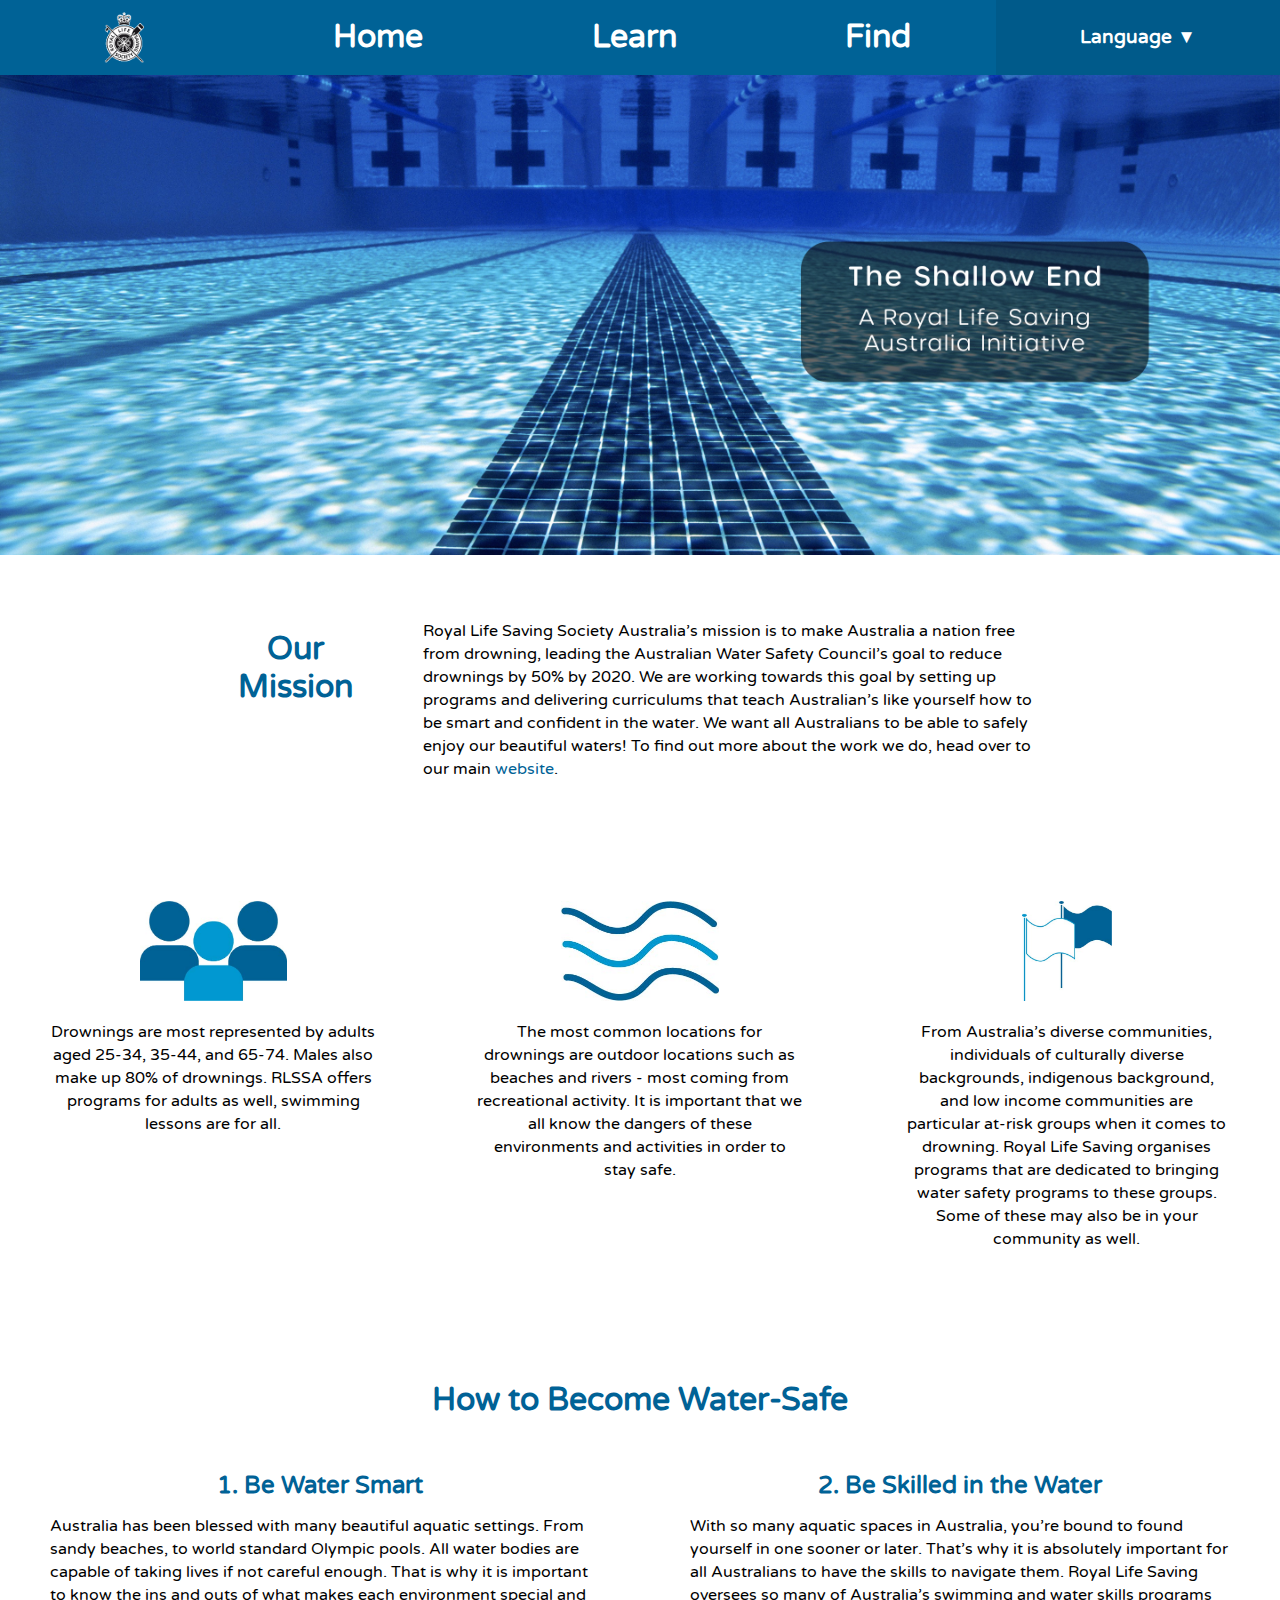
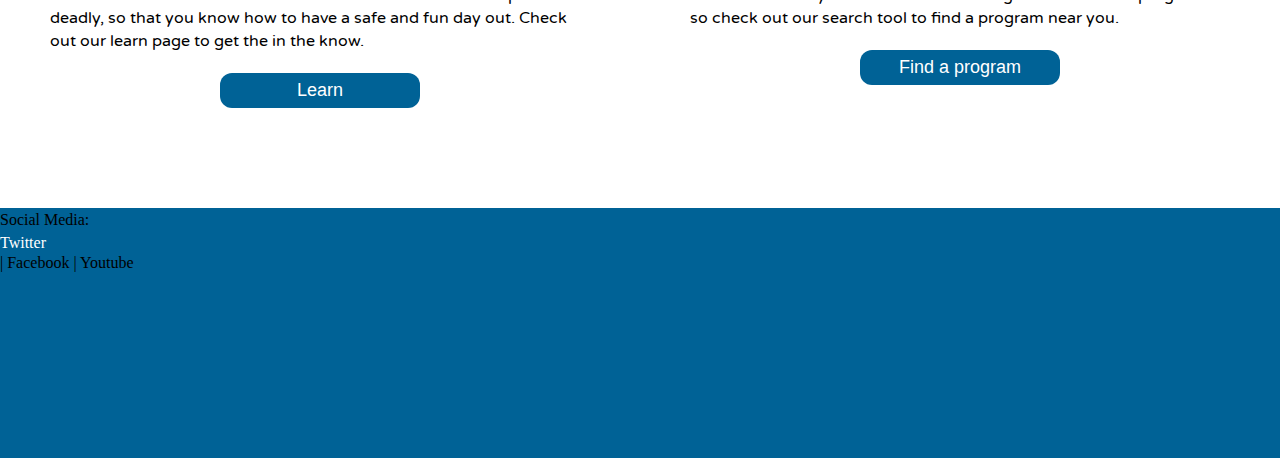
==== commit 06fcda15: "Styled "Find" page and added responsive elements." ====
--- a/index.html
+++ b/index.html
@@ -89,7 +89,9 @@
           </div>
 			</div>
 		</div>
-		<div class="footer"></div>
+		<div class="footer">
+      <p>Social Media: <a href="https://twitter.com/RoyalLifeSaving?ref_src=twsrc%5Egoogle%7Ctwcamp%5Eserp%7Ctwgr%5Eauthor"> <p>Twitter</p></a> | Facebook | Youtube</p>
+    </div>
 	</div>
 	<script src="script.js">
 
--- a/home.css
+++ b/home.css
@@ -108,7 +108,7 @@
   color: white;
 }
 .banner img {
-  max-width: 1440px;
+  //max-width: 1440px;
   width: 100%;
   height: auto;
   //max-height: 600px;
@@ -123,6 +123,7 @@
     "title description";
   grid-area: mission;*/
   margin-top: 20px;
+  margin-bottom: 20px;
   display: flex;
   justify-content: center;
   flex-wrap: wrap;
@@ -162,6 +163,7 @@
   //display: flex;
   //justify-content: space-evenly;
   //flex-wrap: wrap;
+  margin-bottom: 20px;
 }
 .stats h1 {
   color: #006296;
@@ -282,7 +284,7 @@
     height: 40px;
     margin-top: 15px;
   }
-  .languge {
+  .language {
     //width: 75px;
   }
   .stats {
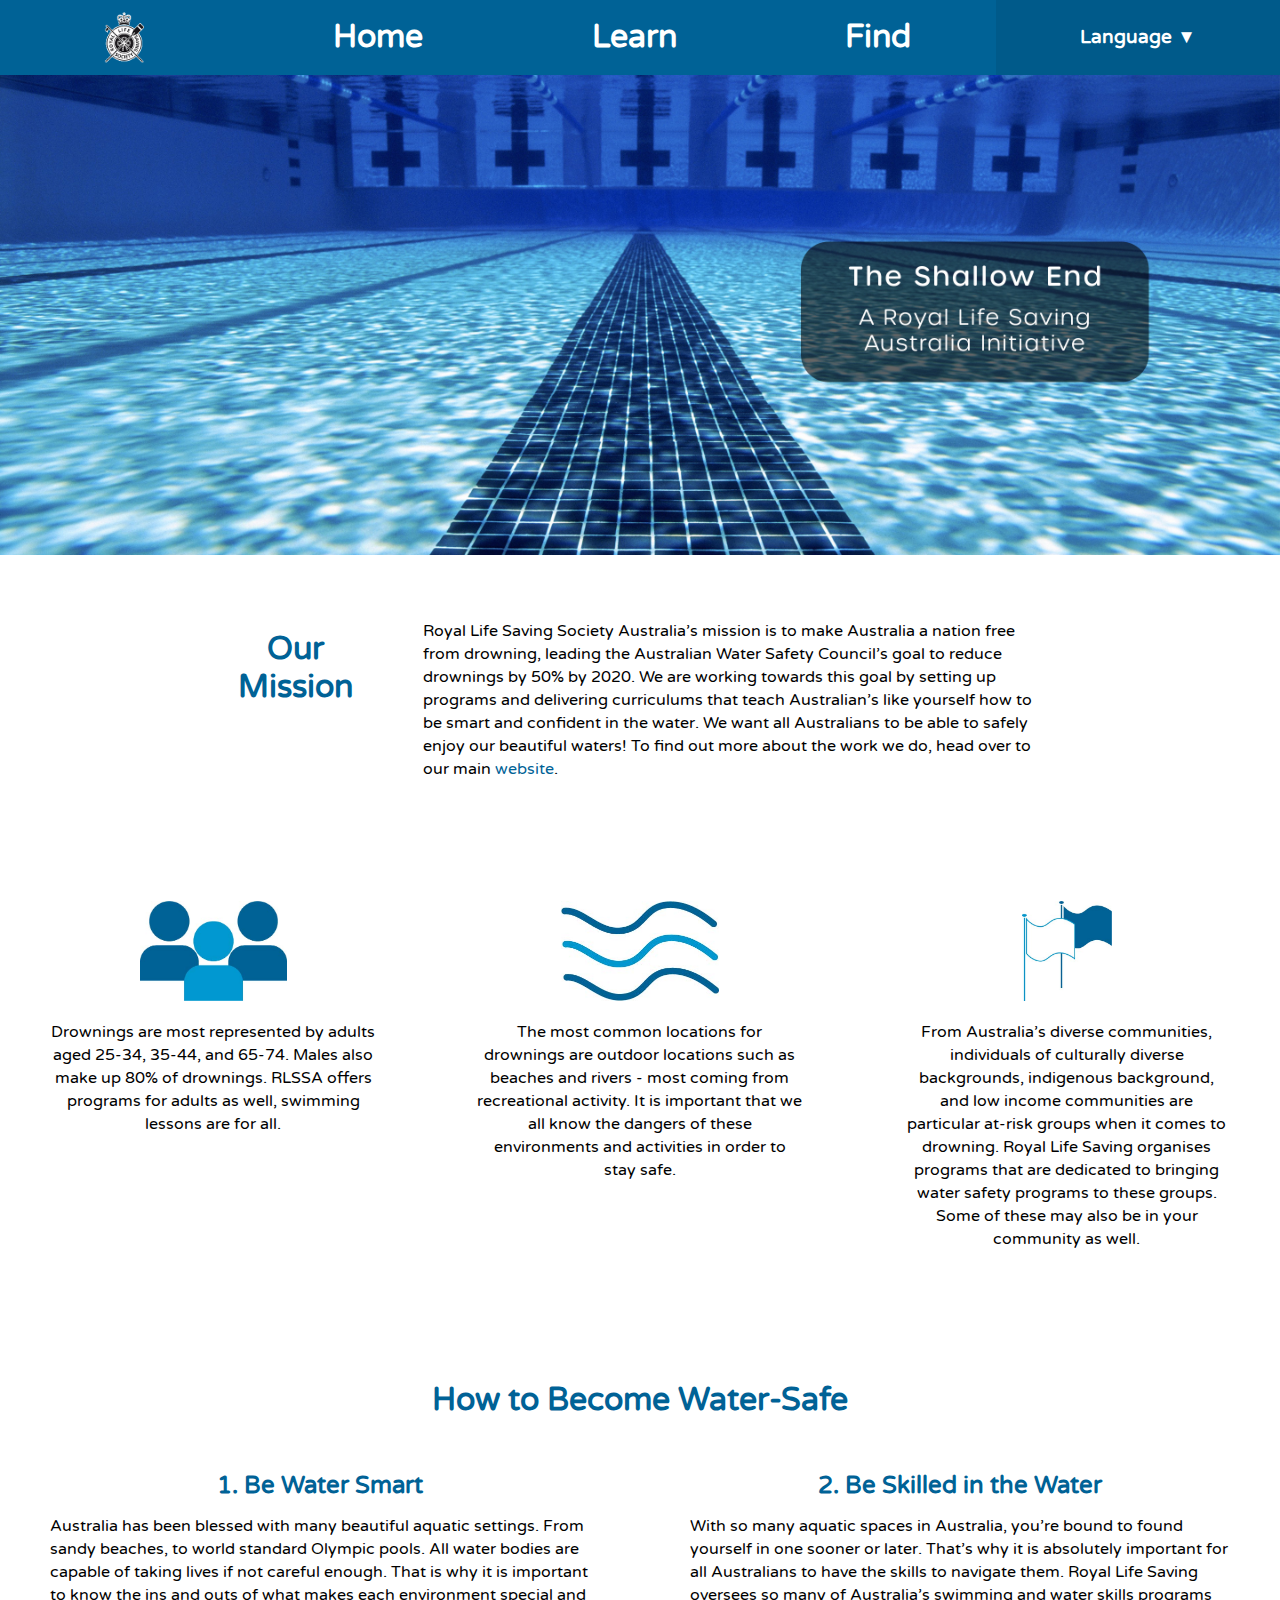
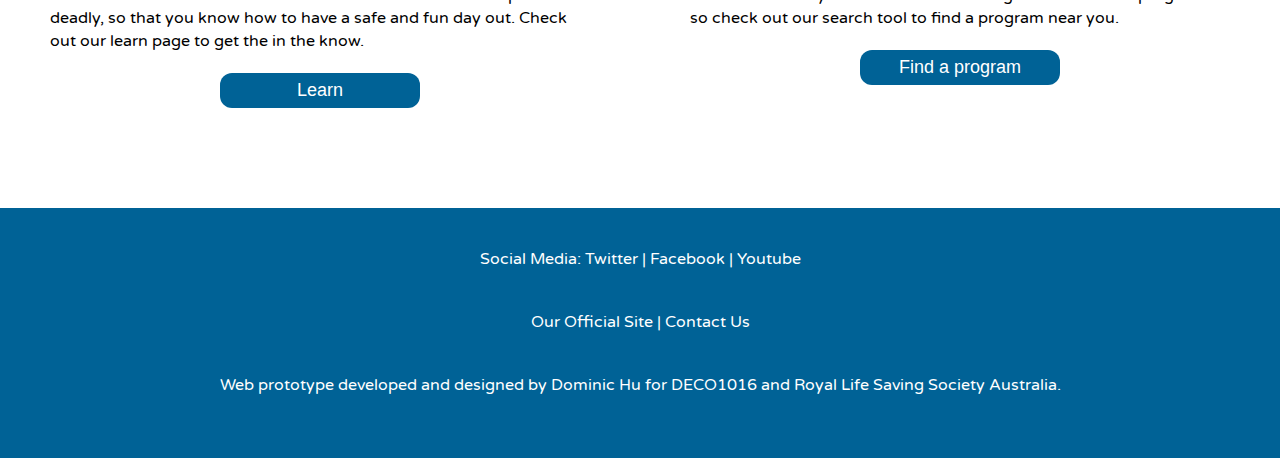
==== commit d678bd92: "Final commit for submission" ====
--- a/index.html
+++ b/index.html
@@ -1,6 +1,5 @@
 <!DOCTYPE html>
 <html>
-
 <head>
 	<meta charset="utf-8">
 	<meta name="viewport" content="width=device-width">
@@ -14,7 +13,6 @@
 </head>
 
 <body>
-
 	<div class="grid-container">
 		<div class="header">
 			<div class="logo">
@@ -29,6 +27,7 @@
 			<a href="Find/find.html" class="find">
 				<h1>Find</h1>
 			</a>
+      <!--Hovering over "Language" tab reveals the dropdown bar for language options.-->
 			<div class="language">
 				<h3>Language  ▼</h3>
         <div class="dropdown-content">
@@ -42,16 +41,16 @@
         </div>
 			</div>
 		</div>
+    <!--Banner is comprised of a single landscape oriented image that matches the width of the window.-->
 		<div class="banner">
       <img src="images/banner.jpg" alt="The Shallow End. A Royal Life Saving Australia Initiative">
-			<!--<h1>The Shallow End</h1>
-			<h3>a Royal Life Saving Australia initiative</h3>-->
 		</div>
 		<div class="mission">
 			<div class="title">
 				<h1>Our</h1>
         <h1>Mission</h1>
 			</div>
+      <!--The description talks about RLSSA's goal in brief and closes with a link to their main website.-->
 			<div class="description">
 				<p>Royal Life Saving Society Australia’s mission is to make Australia a nation free from drowning, leading the Australian Water Safety Council’s goal to reduce drownings by 50% by 2020. We are working towards this goal by setting up programs and delivering curriculums that teach Australian’s like yourself how to be smart and confident in the water. We want all Australians to be able to safely enjoy our beautiful waters! To find out more about the work we do, head over to our main <a href="https://www.royallifesaving.com.au/"> website</a>.</p> 
 			</div>
@@ -61,6 +60,7 @@
 				<img src="images/stat1.jpg" alt="Group of adults" height="100px">
         <p>Drownings are most represented by adults aged 25-34, 35-44, and 65-74. Males also make up 80% of drownings. RLSSA offers programs for adults as well, swimming lessons are for all.</p>
 			</div>
+      <!--Each stat is headed by a minimalistic graphic that is relevant to its parent stat.-->
 			<div class="stat2">
 				<img src="images/stat2.jpg" alt="ripples" height = "100px">
         <p>The most common locations for drownings are outdoor locations such as beaches and rivers - most coming from recreational activity. It is important that we all know the dangers of these environments and activities in order to stay safe.</p>
@@ -70,6 +70,7 @@
         <p>From Australia’s diverse communities, individuals of culturally diverse backgrounds, indigenous background, and low income communities are particular at-risk groups when it comes to drowning. Royal Life Saving organises programs that are dedicated to bringing water safety programs to these groups. Some of these may also be in your community as well.</p>
 			</div>
 		</div>
+    <!--Each step in the guide section is ended with a button that links to the relevant followup page in the site.-->
 		<div class="guide">
 			<div class="guide-title">
 				<h1>How to Become Water-Safe</h1>
@@ -78,19 +79,26 @@
 				<h2>1. Be Water Smart</h2>
         <p>Australia has been blessed with many beautiful aquatic settings. From sandy beaches, to world standard Olympic pools. All water bodies are capable of taking lives if not careful enough. That is why it is important to know the ins and outs of what makes each environment special and deadly, so that you know how to have a safe and fun day out. Check out our learn page to get the in the know.</p>
         <div class="learn-link">
-          <button>Learn</button>
+          <a href="Learn/learn.html">
+            <button>Learn</button> 
+          </a>
         </div>
 			</div>
 			<div class="step2">
 				<h2>2. Be Skilled in the Water</h2>
         <p>With so many aquatic spaces in Australia, you’re bound to found yourself in one sooner or later. That’s why it is absolutely important for all Australians to have the skills to navigate them. Royal Life Saving oversees so many of Australia’s swimming and water skills programs so check out our search tool to find a program near you.</p>
           <div class="find-link">
-            <button>Find a program</button>
+            <a href="Find/find.html">
+              <button>Find a program</button>
+            </a>
           </div>
 			</div>
 		</div>
+    <!--The footer contains links to RLSSA's official social media handles.-->
 		<div class="footer">
-      <p>Social Media: <a href="https://twitter.com/RoyalLifeSaving?ref_src=twsrc%5Egoogle%7Ctwcamp%5Eserp%7Ctwgr%5Eauthor"> <p>Twitter</p></a> | Facebook | Youtube</p>
+      <p>Social Media:  <a href="https://twitter.com/RoyalLifeSaving?ref_src=twsrc%5Egoogle%7Ctwcamp%5Eserp%7Ctwgr%5Eauthor">Twitter</a> | <a href="https://www.facebook.com/RoyalLifeSaving/">Facebook</a> | <a href="https://www.youtube.com/user/RoyalLifeSavingAust">Youtube</a></p>
+      <p><a href="https://www.royallifesaving.com.au/">Our Official Site</a> | <a href="https://www.royallifesaving.com.au/contact-us">Contact Us</a></p>
+      <p>Web prototype developed and designed by Dominic Hu for DECO1016 and Royal Life Saving Society Australia.</p>
     </div>
 	</div>
 	<script src="script.js">
--- a/home.css
+++ b/home.css
@@ -5,20 +5,24 @@
   box-sizing: border-box;
 }
 
+/*Font set-up*/
 @font-face {
   font-family: Varela Round;
   src: url(https://fonts.google.com/specimen/Varela+Round#standard-styles);
 }
 
+
+/*General element setup*/
 a {
   color: white;
   text-decoration: none;
 }
-
 p {
   line-height: 23px;
 }
 
+
+/*CSS Grid*/
 .grid-container {
   display: grid;
   grid-template-columns: 1fr;
@@ -33,6 +37,8 @@
     "footer";
 }
 
+
+/*Styling for header(navbar) elements*/
 .header {
   display: grid;
   grid-template-columns: auto auto auto auto auto;
@@ -46,8 +52,6 @@
   grid-template-areas:
     "logo home learn find language";
   grid-area: header;
-  //position: sticky;
-  //top:0;
 }
 
 .logo { grid-area: logo; }
@@ -84,7 +88,6 @@
   right: 0%;
   background-color: #f9f9f9;
   min-width: 200px;
-  //padding: 12px 16px;
   z-index: 1;
   color: #006296;
 }
@@ -97,31 +100,25 @@
 
 .language:hover .dropdown-content {
   display: block;
-  
-}
-
+}
+
+
+/*Styling for banner elements*/
 .banner { grid-area: banner;
-  //background-color: orange;
   text-align: center;
   position: relative;
   font-family: 'Varela Round', sans-serif;
   color: white;
 }
 .banner img {
-  //max-width: 1440px;
   width: 100%;
   height: auto;
-  //max-height: 600px;
-}
-
+}
+
+
+/*Styling for RLSSA goal section's elements*/
 .mission {
   display: grid;
-  /*grid-template-columns: 1fr 1fr;
-  grid-template-rows: 1fr;
-  gap: 0px 0px;
-  grid-template-areas:
-    "title description";
-  grid-area: mission;*/
   margin-top: 20px;
   margin-bottom: 20px;
   display: flex;
@@ -150,6 +147,8 @@
   color: #006296;
 }
 
+
+/*Styling for stats section's elements*/
 .stats {
   display: grid;
   grid-template-columns: 1fr 1fr 1fr;
@@ -160,9 +159,6 @@
   grid-area: stats;
   text-align: center;
   font-family: 'Varela Round', sans-serif;
-  //display: flex;
-  //justify-content: space-evenly;
-  //flex-wrap: wrap;
   margin-bottom: 20px;
 }
 .stats h1 {
@@ -173,23 +169,22 @@
 }
 
 .stat1 { grid-area: stat1;
-  //max-width: 500px;
   padding: 20px;
   margin-top: 10px;
 }
 
 .stat2 { grid-area: stat2;
-  //max-width: 500px;
   padding: 20px;
   margin-top: 10px;
 }
 
 .stat3 { grid-area: stat3;
-  //max-width: 500px;
   padding: 20px;
   margin-top: 10px;
 }
 
+
+/*Styling for user walkthrough's elements*/
 .guide {
   display: grid;
   grid-template-columns: 1fr 1fr;
@@ -225,11 +220,6 @@
   align-items: center;
 }
 .learn-link {
-  //color: white;
-  //background-color: #006296;
-  //width: 300px;
-  //height: 50px;
-  //padding-top: 10px;
   text-align: center;
 }
 
@@ -242,11 +232,6 @@
   font-family: 'Varela Round', sans-serif;
 }
 .find-link {
-  //color: white;
-  //background-color: #006296;
-  //width: 300px;
-  //height: 50px;
-  //padding-top: 10px;
   text-align: center;
 }
 
@@ -266,12 +251,26 @@
   cursor: pointer;
 }
 
+
+/*Styling for footer elements*/
 .footer { grid-area: footer;
   background-color: #006296;
+  color: white;
+  font-family: 'Varela Round', sans-serif;
   margin-top: 50px;
-}
+  text-align: center;
+}
+.footer p {
+  margin-top: 40px;
+}
+.footer a:hover {
+  background-color: #005a8a;
+}
+
 
 /* Media Queries */
+
+/*Responsive elements for mobile platforms*/
 @media screen and (max-width: 425px) {
   .header h1 {
     font-size: 16px;
@@ -295,6 +294,7 @@
   }
 }
 
+/*Adjustments to stats section for large screens*/
 @media screen and (min-width: 1080px) {
   .stat1 {
     padding: 50px;
